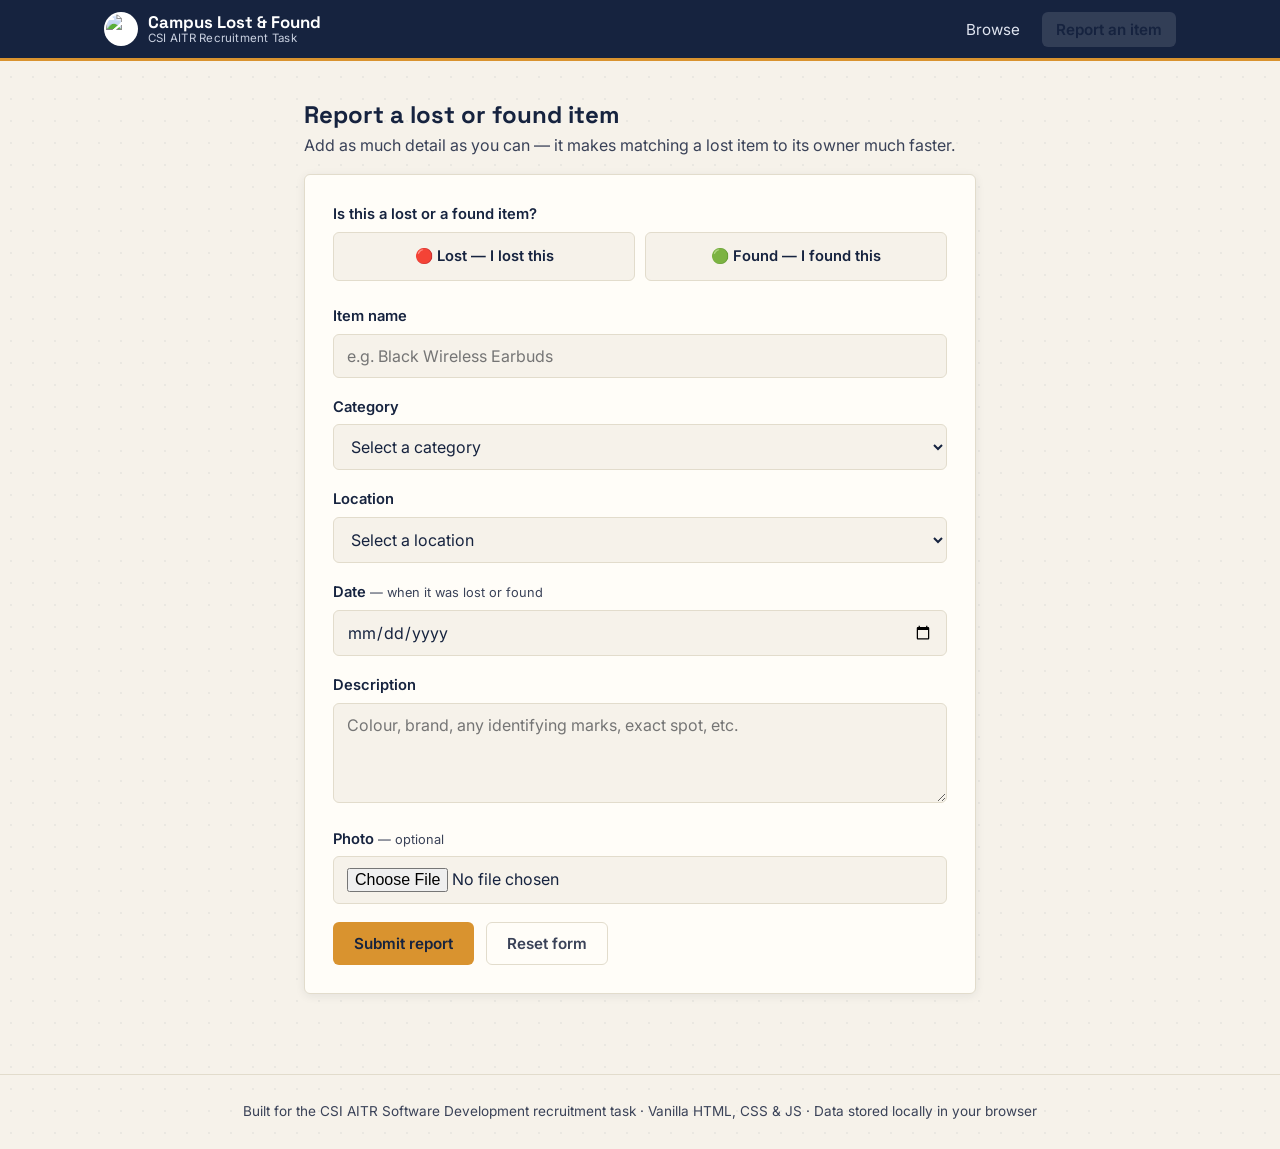
==== report.html @ 5957d846 "Campus Lost and Found - CSI AITR task" ====
<!DOCTYPE html>
<html lang="en">
<head>
  <meta charset="UTF-8" />
  <meta name="viewport" content="width=device-width, initial-scale=1.0" />
  <title>Report an Item — Campus Lost &amp; Found</title>
  <link rel="preconnect" href="https://fonts.googleapis.com" />
  <link href="https://fonts.googleapis.com/css2?family=Space+Grotesk:wght@500;600;700&family=Inter:wght@400;500;600&display=swap" rel="stylesheet" />
  <link rel="stylesheet" href="style.css" />
</head>
<body>

  <nav class="navbar">
    <div class="nav-inner">
      <a class="brand" href="index.html">
        <img src="assets/csi-logo.png" alt="Computer Society of India logo" />
        <span class="brand-text">
          <strong>Campus Lost &amp; Found</strong>
          <span>CSI AITR Recruitment Task</span>
        </span>
      </a>
      <button class="nav-toggle" aria-label="Toggle menu">☰</button>
      <ul class="nav-links">
        <li><a href="index.html">Browse</a></li>
        <li><a href="report.html" class="active nav-cta">Report an item</a></li>
      </ul>
    </div>
  </nav>

  <main class="form-page">
    <h2>Report a lost or found item</h2>
    <p style="color:var(--ink-soft); margin-top:-6px;">
      Add as much detail as you can — it makes matching a lost item to its owner much faster.
    </p>

    <form class="form-card" id="reportForm" novalidate>
      <div class="field">
        <label>Is this a lost or a found item?</label>
        <div class="type-toggle">
          <label>
            <input type="radio" name="itemType" value="lost" />
            <span>🔴 Lost — I lost this</span>
          </label>
          <label>
            <input type="radio" name="itemType" value="found" />
            <span>🟢 Found — I found this</span>
          </label>
        </div>
        <div class="field-error" id="typeToggleError" style="display:none;">Choose one option.</div>
      </div>

      <div class="field">
        <label for="f-name">Item name</label>
        <input type="text" id="f-name" name="name" placeholder="e.g. Black Wireless Earbuds" />
        <div class="field-error"></div>
      </div>

      <div class="field">
        <label for="f-category">Category</label>
        <select id="f-category" name="category">
          <option value="">Select a category</option>
          <option>Electronics</option>
          <option>ID Cards</option>
          <option>Books</option>
          <option>Accessories</option>
          <option>Other</option>
        </select>
        <div class="field-error"></div>
      </div>

      <div class="field">
        <label for="f-location">Location</label>
        <select id="f-location" name="location">
          <option value="">Select a location</option>
        </select>
        <div class="field-error"></div>
      </div>

      <div class="field">
        <label for="f-date">Date <span class="hint">— when it was lost or found</span></label>
        <input type="date" id="f-date" name="date" />
        <div class="field-error"></div>
      </div>

      <div class="field">
        <label for="f-description">Description</label>
        <textarea id="f-description" name="description" placeholder="Colour, brand, any identifying marks, exact spot, etc."></textarea>
        <div class="field-error"></div>
      </div>

      <div class="field">
        <label for="f-image">Photo <span class="hint">— optional</span></label>
        <input type="file" id="f-image" name="image" accept="image/*" />
      </div>

      <div class="form-actions">
        <button type="submit" class="btn btn-primary">Submit report</button>
        <button type="reset" class="btn btn-ghost">Reset form</button>
      </div>
    </form>
  </main>

  <footer>
    Built for the CSI AITR Software Development recruitment task · Vanilla HTML, CSS &amp; JS · Data stored locally in your browser
  </footer>

  <script src="script.js"></script>
</body>
</html>
---- style.css ----
/* ============================================================
   Campus Lost & Found — Stylesheet
   Design concept: a digital version of the noticeboard outside
   the CSE block — index-card items, a torn-paper hero, and a
   navy/paper palette instead of generic SaaS blue-and-white.
   ============================================================ */

:root {
  /* Color tokens */
  --ink: #16233f;          /* navy — headers, nav, primary text on light */
  --ink-soft: #3a4258;     /* secondary text */
  --paper: #f6f2ea;        /* warm paper background */
  --paper-raised: #fffdf8; /* card surface, slightly lighter than page */
  --line: #e2dccc;         /* hairline borders on paper */
  --amber: #d9932f;        /* accent — CTAs, focus, highlights */
  --amber-dark: #b5761f;
  --lost: #c9463c;         /* lost tag / status */
  --found: #2f8f74;        /* found tag / status */
  --claimed: #7c8194;      /* claimed / neutral status */
  --shadow: 0 2px 10px rgba(22, 35, 63, 0.08);
  --shadow-hover: 0 8px 24px rgba(22, 35, 63, 0.14);

  /* Type */
  --font-head: "Space Grotesk", "Segoe UI", sans-serif;
  --font-body: "Inter", "Segoe UI", sans-serif;

  --radius: 6px;
}

* { box-sizing: border-box; }

html { scroll-behavior: smooth; }

body {
  margin: 0;
  font-family: var(--font-body);
  background: var(--paper);
  color: var(--ink);
  line-height: 1.55;
  background-image:
    radial-gradient(circle, rgba(22,35,63,0.05) 1px, transparent 1px);
  background-size: 22px 22px;
}

h1, h2, h3, h4 {
  font-family: var(--font-head);
  color: var(--ink);
  margin: 0 0 0.4em;
  line-height: 1.2;
}

a { color: inherit; }

img { max-width: 100%; display: block; }

button, input, select, textarea {
  font-family: inherit;
  font-size: 1rem;
}

:focus-visible {
  outline: 3px solid var(--amber);
  outline-offset: 2px;
}

.container {
  max-width: 1120px;
  margin: 0 auto;
  padding: 0 24px;
}

/* ---------------- Navbar ---------------- */
.navbar {
  position: sticky;
  top: 0;
  z-index: 50;
  background: var(--ink);
  color: #fff;
  border-bottom: 3px solid var(--amber);
}

.nav-inner {
  display: flex;
  align-items: center;
  justify-content: space-between;
  gap: 16px;
  padding: 12px 24px;
  max-width: 1120px;
  margin: 0 auto;
}

.brand {
  display: flex;
  align-items: center;
  gap: 10px;
  text-decoration: none;
  color: #fff;
}

.brand img {
  height: 34px;
  width: 34px;
  border-radius: 50%;
  background: #fff;
  padding: 2px;
}

.brand-text {
  display: flex;
  flex-direction: column;
  line-height: 1.1;
}

.brand-text strong {
  font-family: var(--font-head);
  font-size: 1.05rem;
}

.brand-text span {
  font-size: 0.72rem;
  color: #c9d0e0;
  letter-spacing: 0.02em;
}

.nav-links {
  display: flex;
  gap: 8px;
  list-style: none;
  margin: 0;
  padding: 0;
}

.nav-links a {
  text-decoration: none;
  color: #dfe4f0;
  padding: 8px 14px;
  border-radius: var(--radius);
  font-size: 0.95rem;
  transition: background 0.15s ease, color 0.15s ease;
}

.nav-links a:hover,
.nav-links a.active {
  background: rgba(255, 255, 255, 0.12);
  color: #fff;
}

.nav-cta {
  background: var(--amber);
  color: var(--ink) !important;
  font-weight: 600;
}

.nav-cta:hover {
  background: #ecab4c !important;
}

.nav-toggle {
  display: none;
  background: none;
  border: none;
  color: #fff;
  font-size: 1.5rem;
  cursor: pointer;
}

/* ---------------- Hero ---------------- */
.hero {
  padding: 56px 24px 40px;
  text-align: left;
  border-bottom: 1px solid var(--line);
}

.hero-inner {
  max-width: 1120px;
  margin: 0 auto;
  display: grid;
  grid-template-columns: 1.2fr 0.8fr;
  gap: 40px;
  align-items: center;
}

.hero-eyebrow {
  display: inline-block;
  font-size: 0.85rem;
  color: var(--amber-dark);
  font-weight: 600;
  margin-bottom: 10px;
}

.hero h1 {
  font-size: clamp(1.8rem, 4vw, 2.6rem);
  max-width: 16ch;
}

.hero p.lede {
  color: var(--ink-soft);
  max-width: 46ch;
  margin-bottom: 22px;
}

.hero-actions {
  display: flex;
  gap: 12px;
  flex-wrap: wrap;
  margin-bottom: 24px;
}

.stat-row {
  display: flex;
  gap: 28px;
  flex-wrap: wrap;
}

.stat {
  display: flex;
  flex-direction: column;
}

.stat strong {
  font-family: var(--font-head);
  font-size: 1.5rem;
  color: var(--ink);
}

.stat span {
  font-size: 0.82rem;
  color: var(--ink-soft);
}

/* pinboard graphic — small stacked notice cards, subject-appropriate hero art */
.pinboard {
  position: relative;
  height: 220px;
}

.pin-card {
  position: absolute;
  width: 150px;
  background: var(--paper-raised);
  border: 1px solid var(--line);
  border-radius: var(--radius);
  padding: 12px;
  box-shadow: var(--shadow);
  font-size: 0.78rem;
}

.pin-card::before {
  content: "";
  position: absolute;
  top: -6px;
  left: 16px;
  width: 12px;
  height: 12px;
  border-radius: 50%;
  background: var(--amber);
  box-shadow: 0 1px 2px rgba(0,0,0,0.3);
}

.pin-card strong {
  display: block;
  font-family: var(--font-head);
  margin-bottom: 4px;
}

.pin-card.c1 { top: 0; left: 10%; transform: rotate(-6deg); }
.pin-card.c2 { top: 40px; left: 42%; transform: rotate(4deg); z-index: 2; }
.pin-card.c3 { top: 110px; left: 8%; transform: rotate(3deg); }

/* ---------------- Buttons ---------------- */
.btn {
  display: inline-flex;
  align-items: center;
  gap: 8px;
  padding: 11px 20px;
  border-radius: var(--radius);
  border: 1px solid transparent;
  font-weight: 600;
  font-size: 0.95rem;
  cursor: pointer;
  text-decoration: none;
  transition: transform 0.12s ease, box-shadow 0.12s ease, background 0.15s ease;
}

.btn:active { transform: translateY(1px); }

.btn-primary {
  background: var(--amber);
  color: var(--ink);
}
.btn-primary:hover { background: #ecab4c; box-shadow: var(--shadow); }

.btn-outline {
  background: transparent;
  border-color: var(--ink);
  color: var(--ink);
}
.btn-outline:hover { background: var(--ink); color: #fff; }

.btn-ghost {
  background: transparent;
  color: var(--ink-soft);
  border-color: var(--line);
}
.btn-ghost:hover { border-color: var(--ink-soft); color: var(--ink); }

.btn-danger {
  background: var(--lost);
  color: #fff;
}
.btn-danger:hover { background: #a83a31; }

.btn-block { width: 100%; justify-content: center; }

/* ---------------- Toolbar / filters ---------------- */
.toolbar {
  max-width: 1120px;
  margin: -20px auto 0;
  padding: 0 24px 32px;
}

.toolbar-card {
  background: var(--paper-raised);
  border: 1px solid var(--line);
  border-radius: var(--radius);
  box-shadow: var(--shadow);
  padding: 20px;
}

.search-row {
  display: flex;
  gap: 10px;
  margin-bottom: 16px;
}

.search-row input[type="search"] {
  flex: 1;
  padding: 12px 14px;
  border: 1px solid var(--line);
  border-radius: var(--radius);
  background: var(--paper);
}

.filter-grid {
  display: grid;
  grid-template-columns: repeat(5, 1fr);
  gap: 10px;
}

.filter-grid select {
  padding: 10px 12px;
  border: 1px solid var(--line);
  border-radius: var(--radius);
  background: var(--paper);
  color: var(--ink);
}

.filter-footer {
  display: flex;
  justify-content: space-between;
  align-items: center;
  margin-top: 14px;
  font-size: 0.88rem;
  color: var(--ink-soft);
}

/* ---------------- Item grid & cards ---------------- */
.section-title {
  display: flex;
  justify-content: space-between;
  align-items: baseline;
  margin: 8px 0 18px;
}

.section-title h2 { margin: 0; }
.section-title span { color: var(--ink-soft); font-size: 0.9rem; }

.item-grid {
  display: grid;
  grid-template-columns: repeat(auto-fill, minmax(260px, 1fr));
  gap: 18px;
  padding-bottom: 60px;
}

.item-card {
  background: var(--paper-raised);
  border: 1px solid var(--line);
  border-radius: var(--radius);
  overflow: hidden;
  display: flex;
  flex-direction: column;
  transition: box-shadow 0.15s ease, transform 0.15s ease;
}

.item-card:hover {
  box-shadow: var(--shadow-hover);
  transform: translateY(-3px);
}

.card-media {
  position: relative;
  height: 130px;
  background: linear-gradient(135deg, #eef1f8, #f6f2ea);
  display: flex;
  align-items: center;
  justify-content: center;
  font-size: 2.6rem;
  border-bottom: 1px solid var(--line);
}

.tag {
  position: absolute;
  top: 10px;
  left: 10px;
  font-size: 0.72rem;
  font-weight: 700;
  text-transform: uppercase;
  letter-spacing: 0.03em;
  padding: 4px 9px;
  border-radius: 100px;
  color: #fff;
}

.tag.lost { background: var(--lost); }
.tag.found { background: var(--found); }

.badge {
  position: absolute;
  top: 10px;
  right: 10px;
  font-size: 0.72rem;
  font-weight: 600;
  padding: 4px 9px;
  border-radius: 100px;
  background: #fff;
  border: 1px solid var(--line);
  color: var(--ink-soft);
}

.badge.claimed { color: var(--claimed); }
.badge.unclaimed { color: var(--found); border-color: var(--found); }

.card-body {
  padding: 14px 16px 16px;
  display: flex;
  flex-direction: column;
  gap: 6px;
  flex: 1;
}

.card-body h3 {
  font-size: 1.05rem;
  margin: 0;
}

.card-meta {
  font-size: 0.85rem;
  color: var(--ink-soft);
  display: flex;
  flex-direction: column;
  gap: 3px;
}

.card-meta span::before {
  content: "· ";
  color: var(--amber-dark);
  font-weight: 700;
}

.card-footer {
  margin-top: auto;
  padding-top: 10px;
}

.empty-state {
  grid-column: 1 / -1;
  text-align: center;
  padding: 60px 20px;
  color: var(--ink-soft);
}

.empty-state h3 { color: var(--ink); }

/* ---------------- Forms ---------------- */
.form-page {
  max-width: 720px;
  margin: 0 auto;
  padding: 40px 24px 80px;
}

.form-card {
  background: var(--paper-raised);
  border: 1px solid var(--line);
  border-radius: var(--radius);
  box-shadow: var(--shadow);
  padding: 28px;
}

.field {
  margin-bottom: 18px;
}

.field label {
  display: block;
  font-weight: 600;
  margin-bottom: 6px;
  font-size: 0.92rem;
}

.field .hint {
  font-size: 0.8rem;
  color: var(--ink-soft);
  font-weight: 400;
}

.field input,
.field select,
.field textarea {
  width: 100%;
  padding: 11px 13px;
  border: 1px solid var(--line);
  border-radius: var(--radius);
  background: var(--paper);
  color: var(--ink);
}

.field textarea { min-height: 100px; resize: vertical; }

.field.error input,
.field.error select,
.field.error textarea {
  border-color: var(--lost);
}

.field-error {
  color: var(--lost);
  font-size: 0.82rem;
  margin-top: 5px;
  display: none;
}

.field.error .field-error { display: block; }

.type-toggle {
  display: flex;
  gap: 10px;
}

.type-toggle label {
  flex: 1;
  border: 1px solid var(--line);
  border-radius: var(--radius);
  padding: 12px;
  text-align: center;
  cursor: pointer;
  font-weight: 600;
  background: var(--paper);
}

.type-toggle input { display: none; }

.type-toggle input:checked + span {
  color: var(--ink);
}

.type-toggle label:has(input:checked) {
  border-color: var(--amber);
  background: #fbeed7;
}

.form-actions {
  display: flex;
  gap: 12px;
  margin-top: 6px;
}

.toast {
  position: fixed;
  bottom: 24px;
  left: 50%;
  transform: translateX(-50%) translateY(20px);
  background: var(--ink);
  color: #fff;
  padding: 13px 22px;
  border-radius: var(--radius);
  box-shadow: var(--shadow-hover);
  opacity: 0;
  pointer-events: none;
  transition: opacity 0.2s ease, transform 0.2s ease;
  z-index: 100;
  font-size: 0.92rem;
}

.toast.show {
  opacity: 1;
  transform: translateX(-50%) translateY(0);
  pointer-events: auto;
}

/* ---------------- Item detail page ---------------- */
.detail-page {
  max-width: 860px;
  margin: 0 auto;
  padding: 40px 24px 80px;
}

.back-link {
  display: inline-flex;
  align-items: center;
  gap: 6px;
  color: var(--ink-soft);
  text-decoration: none;
  margin-bottom: 18px;
  font-size: 0.92rem;
}
.back-link:hover { color: var(--ink); }

.detail-card {
  background: var(--paper-raised);
  border: 1px solid var(--line);
  border-radius: var(--radius);
  box-shadow: var(--shadow);
  overflow: hidden;
}

.detail-media {
  height: 220px;
  background: linear-gradient(135deg, #eef1f8, #f6f2ea);
  display: flex;
  align-items: center;
  justify-content: center;
  font-size: 5rem;
  border-bottom: 1px solid var(--line);
  position: relative;
}

.detail-body { padding: 26px; }

.detail-head {
  display: flex;
  justify-content: space-between;
  align-items: flex-start;
  gap: 16px;
  margin-bottom: 14px;
  flex-wrap: wrap;
}

.detail-grid {
  display: grid;
  grid-template-columns: repeat(2, 1fr);
  gap: 14px 24px;
  margin: 20px 0;
  padding: 18px 0;
  border-top: 1px solid var(--line);
  border-bottom: 1px solid var(--line);
}

.detail-grid div span {
  display: block;
  font-size: 0.78rem;
  text-transform: uppercase;
  letter-spacing: 0.04em;
  color: var(--ink-soft);
  margin-bottom: 3px;
}

.detail-actions {
  display: flex;
  gap: 12px;
  margin-top: 20px;
  flex-wrap: wrap;
}

/* ---------------- Footer ---------------- */
footer {
  border-top: 1px solid var(--line);
  padding: 26px 24px;
  text-align: center;
  color: var(--ink-soft);
  font-size: 0.85rem;
}

/* ---------------- Responsive ---------------- */
@media (max-width: 860px) {
  .hero-inner { grid-template-columns: 1fr; }
  .pinboard { display: none; }
  .filter-grid { grid-template-columns: repeat(2, 1fr); }
}

@media (max-width: 720px) {
  .nav-links {
    position: absolute;
    top: 100%;
    left: 0;
    right: 0;
    background: var(--ink);
    flex-direction: column;
    padding: 10px 16px 16px;
    display: none;
  }
  .nav-links.open { display: flex; }
  .nav-toggle { display: block; }
  .detail-grid { grid-template-columns: 1fr; }
}

@media (max-width: 540px) {
  .filter-grid { grid-template-columns: 1fr 1fr; }
  .search-row { flex-direction: column; }
  .type-toggle { flex-direction: column; }
}

@media (prefers-reduced-motion: reduce) {
  * { animation: none !important; transition: none !important; }
}
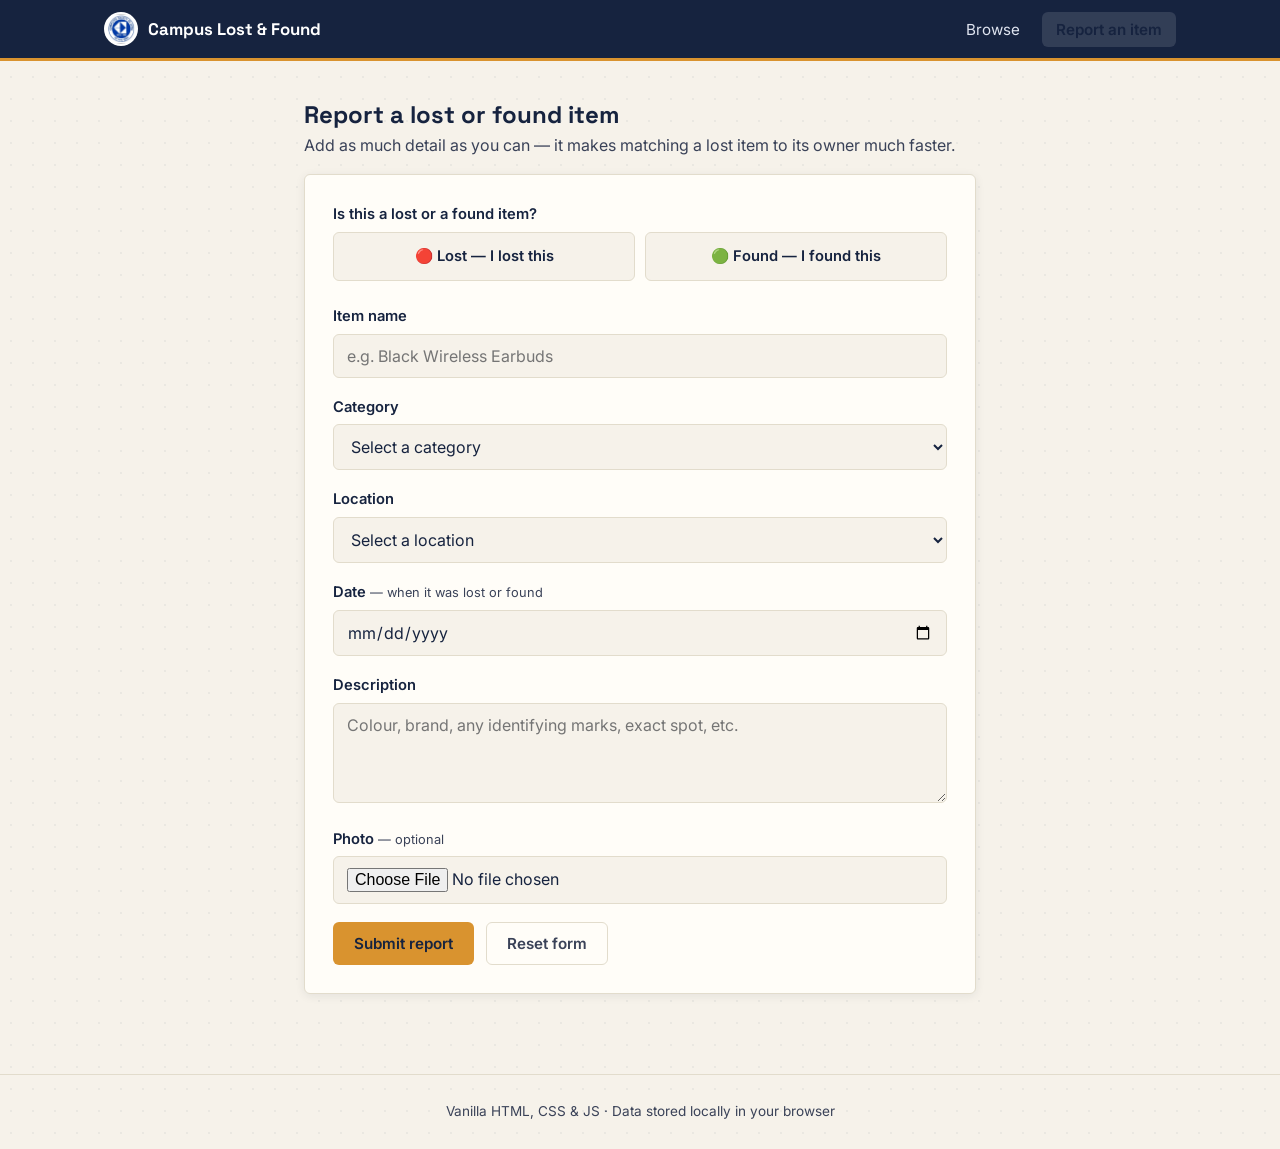
==== commit 251ca3b6: "Remove CSI AITR text from report and index" ====
--- a/report.html
+++ b/report.html
@@ -13,10 +13,9 @@
   <nav class="navbar">
     <div class="nav-inner">
       <a class="brand" href="index.html">
-        <img src="assets/csi-logo.png" alt="Computer Society of India logo" />
+        <img src="preview.webp" alt="Computer Society of India logo" />
         <span class="brand-text">
           <strong>Campus Lost &amp; Found</strong>
-          <span>CSI AITR Recruitment Task</span>
         </span>
       </a>
       <button class="nav-toggle" aria-label="Toggle menu">☰</button>
@@ -101,9 +100,9 @@
   </main>
 
   <footer>
-    Built for the CSI AITR Software Development recruitment task · Vanilla HTML, CSS &amp; JS · Data stored locally in your browser
+    Vanilla HTML, CSS &amp; JS · Data stored locally in your browser
   </footer>
 
   <script src="script.js"></script>
 </body>
-</html>
+</html>
